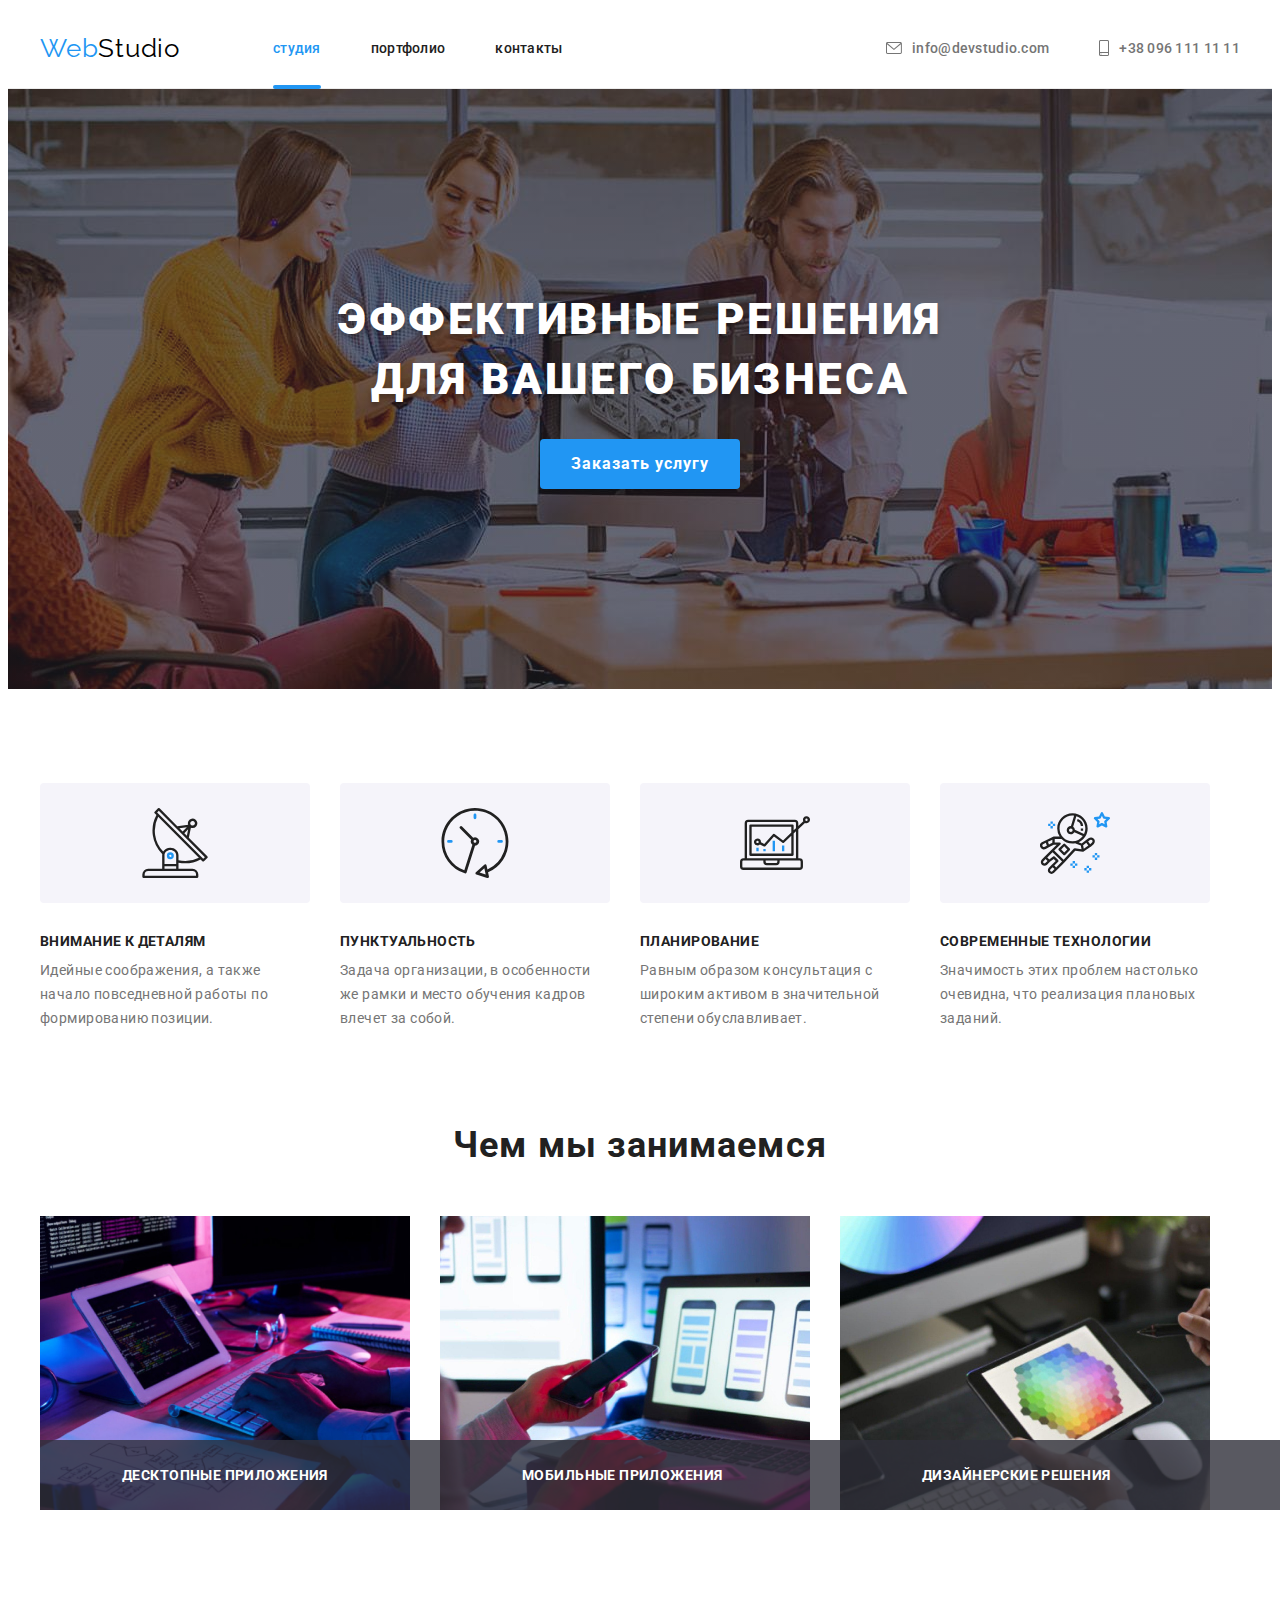
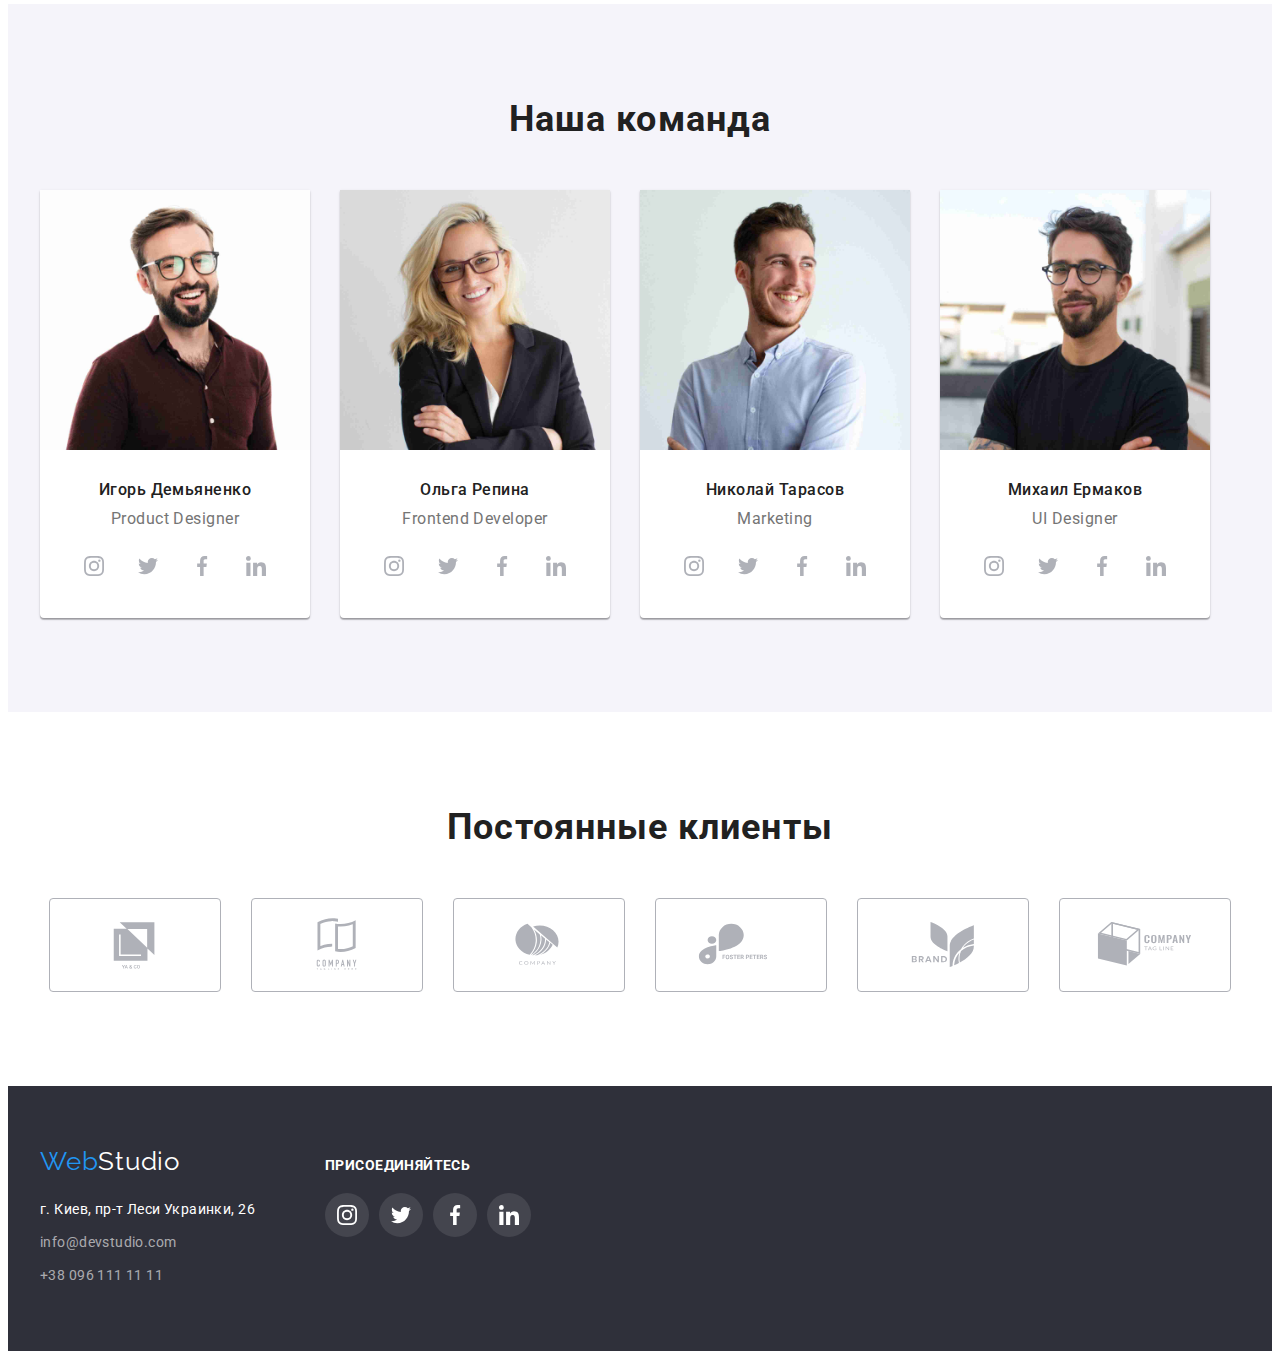
==== index.html @ c6b029d8 "Initial commit" ====
<!DOCTYPE html>
<html lang="en">
  <head>
    <meta charset="UTF-8" />
    <meta http-equiv="X-UA-Compatible" content="IE=edge" />
    <meta name="viewport" content="width=device-width, initial-scale=1.0" />
    <!-- Normalized start -->
    <link
      rel="stylesheet"
      href="https://cdnjs.cloudflare.com/ajax/libs/modern-normalize/1.1.0/modern-normalize.min.css"
      integrity="sha512-wpPYUAdjBVSE4KJnH1VR1HeZfpl1ub8YT/NKx4PuQ5NmX2tKuGu6U/JRp5y+Y8XG2tV+wKQpNHVUX03MfMFn9Q=="
      crossorigin="anonymous"
      referrerpolicy="no-referrer"
    />
    <!-- Normalized end -->

    <!-- font start -->
    <link rel="preconnect" href="https://fonts.googleapis.com" />
    <link rel="preconnect" href="https://fonts.gstatic.com" crossorigin />
    <link
      href="https://fonts.googleapis.com/css2?family=Raleway:wght@700&family=Roboto:wght@400;500;700;900&display=swap"
      rel="stylesheet"
    />
    <!-- font end -->
    <link rel="stylesheet" href="./css/styles.css" />
    <title>Document</title>
  </head>
  <body>
    <!-- header -->
    <header class="header">
      <div class="header-container container">
        <nav class="header-nav">
          <a class="logo link" href="./index.html"> <span class="web">Web</span>Studio</a>
          <ul class="header-list list">
            <li class="header-item">
              <a class="header-link header-link-current link" href="./index.html">студия</a>
            </li>
            <li class="header-item">
              <a class="header-link link" href="./portfolio.html">портфолио</a>
            </li>
            <li class="header-item">
              <a class="header-link link" href="">контакты</a>
            </li>
          </ul>
        </nav>
        <ul class="contact-list list">
          <li class="header-item">
            <a class="header-contact link" href="mailto:info@devstudio.com">
              <svg class="header-svg" width="16" height="12">
                <use href="./images/icons.svg#envelope"></use>
              </svg>
              info@devstudio.com</a
            >
          </li>
          <li class="header-item">
            <a class="header-contact link" href="tel:+380961111111">
              <svg class="header-svg" width="10" height="16">
                <use href="./images/icons.svg#smartphone"></use>
              </svg>
              +38 096 111 11 11</a
            >
          </li>
        </ul>
      </div>
    </header>
    <!-- main content -->
    <main class="main">
      <!-- Hero section -->
      <section class="hero">
        <div class="hero-container container">
          <h1 class="hero-tittle">Эффективные решения для вашего бизнеса</h1>
          <button class="btn" type="button" data-modal-open>Заказать услугу</button>
        </div>
      </section>
      <!--Peculiarities  -->
      <section class="features-saction saction">
        <div class="features-container container">
          <h2 class="visually-hidden">Наши особенности</h2>
          <ul class="features-list list">
            <li class="features-item">
              <div class="features-svg-block">
                <svg class="" width="70" height="70">
                  <use href="./images/icons.svg#antenna"></use>
                </svg>
              </div>
              <h3 class="features-txt">Внимание к деталям</h3>
              <p class="features-info">
                Идейные соображения, а также начало повседневной работы по формированию позиции.
              </p>
            </li>
            <li class="features-item">
              <div class="features-svg-block">
                <svg class="" width="70" height="70">
                  <use href="./images/icons.svg#clock"></use>
                </svg>
              </div>
              <h3 class="features-txt">Пунктуальность</h3>
              <p class="features-info">
                Задача организации, в особенности же рамки и место обучения кадров влечет за собой.
              </p>
            </li>
            <li class="features-item">
              <div class="features-svg-block">
                <svg class="" width="70" height="70">
                  <use href="./images/icons.svg#diagram"></use>
                </svg>
              </div>
              <h3 class="features-txt">Планирование</h3>
              <p class="features-info">
                Равным образом консультация с широким активом в значительной степени обуславливает.
              </p>
            </li>
            <li class="features-item">
              <div class="features-svg-block">
                <svg class="" width="70" height="70">
                  <use href="./images/icons.svg#astronaut"></use>
                </svg>
              </div>
              <h3 class="features-txt">Современные технологии</h3>
              <p class="features-info">
                Значимость этих проблем настолько очевидна, что реализация плановых заданий.
              </p>
            </li>
          </ul>
        </div>
      </section>
      <!-- occupations -->
      <section class="caption saction">
        <div class="occupations-container container">
          <h2 class="saction-tittle">Чем мы занимаемся</h2>
          <ul class="occupations-list list">
            <li class="occupations-item">
              <img src=".\images\main\image1.jpg" alt="backend" width="370" />
              <div class="desc-block">
                <p class="occupations-desc">Десктопные приложения</p>
              </div>
            </li>
            <li class="occupations-item">
              <img src=".\images\main\image2.jpg" alt="frontend" width="370" />
              <div class="desc-block">
                <p class="occupations-desc">Мобильные приложения</p>
              </div>
            </li>
            <li class="occupations-item">
              <img src=".\images\main\image3.jpg" alt="designe" width="370" />
              <div class="desc-block">
                <p class="occupations-desc">Дизайнерские решения</p>
              </div>
            </li>
          </ul>
        </div>
      </section>
      <!-- team -->
      <section class="team saction">
        <div class="team-container container">
          <h2 class="saction-tittle">Наша команда</h2>
          <ul class="team-list list">
            <li class="team-item">
              <img
                class="team-card"
                src=".\images\main\member1.jpg"
                alt="team card 1"
                width="270px"
                height="260px"
              />
              <div class="team-wrapper">
                <h3 class="team-name">Игорь Демьяненко</h3>
                <p class="team-profession">Product Designer</p>
                <ul class="socials list">
                  <li class="socials-item">
                    <a
                      class="socials-link link"
                      href=""
                      target="_blank"
                      rel="noopener noreferrer"
                      aria-label="instagram"
                    >
                      <svg class="socials-icon" width="20" height="20">
                        <use href="./images/icons.svg#instagram"></use>
                      </svg>
                    </a>
                  </li>
                  <li class="socials-item">
                    <a
                      class="socials-link link"
                      href=""
                      target="_blank"
                      rel="noopener noreferrer"
                      aria-label="twitter"
                    >
                      <svg class="socials-icon" width="20" height="20">
                        <use href="./images/icons.svg#twitter"></use>
                      </svg>
                    </a>
                  </li>
                  <li class="socials-item">
                    <a
                      class="socials-link link"
                      href=""
                      target="_blank"
                      rel="noopener noreferrer"
                      aria-label="facebook"
                    >
                      <svg class="socials-icon" width="20" height="20">
                        <use href="./images/icons.svg#facebook"></use>
                      </svg>
                    </a>
                  </li>
                  <li class="socials-item">
                    <a
                      class="socials-link link"
                      href=""
                      target="_blank"
                      rel="noopener noreferrer"
                      aria-label="linkedin"
                    >
                      <svg class="socials-icon" width="20" height="20">
                        <use href="./images/icons.svg#linkedin"></use>
                      </svg>
                    </a>
                  </li>
                </ul>
              </div>
            </li>
            <li class="team-item">
              <img
                class="team-card"
                src=".\images\main\member2.jpg"
                alt="team card 2"
                width="270px"
                height="260px"
              />
              <div class="team-wrapper">
                <h3 class="team-name">Ольга Репина</h3>
                <p class="team-profession">Frontend Developer</p>
                <ul class="socials list">
                  <li class="socials-item">
                    <a
                      class="socials-link link"
                      href=""
                      target="_blank"
                      rel="noopener noreferrer"
                      aria-label="instagram"
                    >
                      <svg class="socials-icon" width="20" height="20">
                        <use href="./images/icons.svg#instagram"></use>
                      </svg>
                    </a>
                  </li>
                  <li class="socials-item">
                    <a
                      class="socials-link link"
                      href=""
                      target="_blank"
                      rel="noopener noreferrer"
                      aria-label="twitter"
                    >
                      <svg class="socials-icon" width="20" height="20">
                        <use href="./images/icons.svg#twitter"></use>
                      </svg>
                    </a>
                  </li>
                  <li class="socials-item">
                    <a
                      class="socials-link link"
                      href=""
                      target="_blank"
                      rel="noopener noreferrer"
                      aria-label="facebook"
                    >
                      <svg class="socials-icon" width="20" height="20">
                        <use href="./images/icons.svg#facebook"></use>
                      </svg>
                    </a>
                  </li>
                  <li class="socials-item">
                    <a
                      class="socials-link link"
                      href=""
                      target="_blank"
                      rel="noopener noreferrer"
                      aria-label="linkedin"
                    >
                      <svg class="socials-icon" width="20" height="20">
                        <use href="./images/icons.svg#linkedin"></use>
                      </svg>
                    </a>
                  </li>
                </ul>
              </div>
            </li>
            <li class="team-item">
              <img
                class="team-card"
                src=".\images\main\member3.jpg"
                alt="team card 3"
                width="270px"
                height="260px"
              />
              <div class="team-wrapper">
                <h3 class="team-name">Николай Тарасов</h3>
                <p class="team-profession">Marketing</p>
                <ul class="socials list">
                  <li class="socials-item">
                    <a
                      class="socials-link link"
                      href=""
                      target="_blank"
                      rel="noopener noreferrer"
                      aria-label="instagram"
                    >
                      <svg class="socials-icon" width="20" height="20">
                        <use href="./images/icons.svg#instagram"></use>
                      </svg>
                    </a>
                  </li>
                  <li class="socials-item">
                    <a
                      class="socials-link link"
                      href=""
                      target="_blank"
                      rel="noopener noreferrer"
                      aria-label="twitter"
                    >
                      <svg class="socials-icon" width="20" height="20">
                        <use href="./images/icons.svg#twitter"></use>
                      </svg>
                    </a>
                  </li>
                  <li class="socials-item">
                    <a
                      class="socials-link link"
                      href=""
                      target="_blank"
                      rel="noopener noreferrer"
                      aria-label="facebook"
                    >
                      <svg class="socials-icon" width="20" height="20">
                        <use href="./images/icons.svg#facebook"></use>
                      </svg>
                    </a>
                  </li>
                  <li class="socials-item">
                    <a
                      class="socials-link link"
                      href=""
                      target="_blank"
                      rel="noopener noreferrer"
                      aria-label="linkedin"
                    >
                      <svg class="socials-icon" width="20" height="20">
                        <use href="./images/icons.svg#linkedin"></use>
                      </svg>
                    </a>
                  </li>
                </ul>
              </div>
            </li>
            <li class="team-item">
              <img
                class="team-card"
                src=".\images\main\member4.jpg"
                alt="team card 4"
                width="270px"
                height="260px"
              />
              <div class="team-wrapper">
                <h3 class="team-name">Михаил Ермаков</h3>
                <p class="team-profession">UI Designer</p>
                <ul class="socials list">
                  <li class="socials-item">
                    <a
                      class="socials-link link"
                      href=""
                      target="_blank"
                      rel="noopener noreferrer"
                      aria-label="instagram"
                    >
                      <svg class="socials-icon" width="20" height="20">
                        <use href="./images/icons.svg#instagram"></use>
                      </svg>
                    </a>
                  </li>
                  <li class="socials-item">
                    <a
                      class="socials-link link"
                      href=""
                      target="_blank"
                      rel="noopener noreferrer"
                      aria-label="twitter"
                    >
                      <svg class="socials-icon" width="20" height="20">
                        <use href="./images/icons.svg#twitter"></use>
                      </svg>
                    </a>
                  </li>
                  <li class="socials-item">
                    <a
                      class="socials-link link"
                      href=""
                      target="_blank"
                      rel="noopener noreferrer"
                      aria-label="facebook"
                    >
                      <svg class="socials-icon" width="20" height="20">
                        <use href="./images/icons.svg#facebook"></use>
                      </svg>
                    </a>
                  </li>
                  <li class="socials-item">
                    <a
                      class="socials-link link"
                      href=""
                      target="_blank"
                      rel="noopener noreferrer"
                      aria-label="linkedin"
                    >
                      <svg class="socials-icon" width="20" height="20">
                        <use href="./images/icons.svg#linkedin"></use>
                      </svg>
                    </a>
                  </li>
                </ul>
              </div>
            </li>
          </ul>
        </div>
      </section>
      <!-- clients saction -->
      <section class="clients-saction saction">
        <div class="clients-container container">
          <h2 class="saction-tittle">Постоянные клиенты</h2>
          <ul class="clients-list list">
            <li class="clients-item">
              <a
                class="clients-link link"
                href=""
                target="_blank"
                rel="noopener noreferrer"
                aria-label="logo1"
              >
                <svg class="clients-icon" width="106" height="60">
                  <use href="./images/icons.svg#logo1"></use>
                </svg>
              </a>
            </li>
            <li class="clients-item">
              <a
                class="clients-link link"
                href=""
                target="_blank"
                rel="noopener noreferrer"
                aria-label="logo2"
              >
                <svg class="clients-icon" width="106" height="60">
                  <use href="./images/icons.svg#logo2"></use>
                </svg>
              </a>
            </li>
            <li class="clients-item">
              <a
                class="clients-link link"
                href=""
                target="_blank"
                rel="noopener noreferrer"
                aria-label="logo3"
              >
                <svg class="clients-icon" width="106" height="60">
                  <use href="./images/icons.svg#logo3"></use>
                </svg>
              </a>
            </li>
            <li class="clients-item">
              <a
                class="clients-link link"
                href=""
                target="_blank"
                rel="noopener noreferrer"
                aria-label="logo4"
              >
                <svg class="clients-icon" width="106" height="60">
                  <use href="./images/icons.svg#logo4"></use>
                </svg>
              </a>
            </li>
            <li class="clients-item">
              <a
                class="clients-link link"
                href=""
                target="_blank"
                rel="noopener noreferrer"
                aria-label="logo5"
              >
                <svg class="clients-icon" width="106" height="60">
                  <use href="./images/icons.svg#logo5"></use>
                </svg>
              </a>
            </li>
            <li class="clients-item">
              <a
                class="clients-link link"
                href=""
                target="_blank"
                rel="noopener noreferrer"
                aria-label="logo6"
              >
                <svg class="clients-icon" width="106" height="60">
                  <use href="./images/icons.svg#logo6"></use>
                </svg>
              </a>
            </li>
          </ul>
        </div>
      </section>
    </main>
    <!-- footer -->
    <footer class="footer">
      <div class="footer-container container">
        <div>
          <a class="footer-logo link" href="index.html"><span class="web">Web</span>Studio</a>
          <address class="address">
            <ul class="address-list list">
              <li class="address-item">
                <a class="footer-link-geo link" href="https://goo.gl/maps/VQwM4wYodzAUSdx47"
                  >г. Киев, пр-т Леси Украинки, 26</a
                >
              </li>
              <li class="address-item">
                <a class="footer-link-contact link" href="mailto:info@devstudio.com"
                  >info@devstudio.com</a
                >
              </li>
              <li class="address-item">
                <a class="footer-link-contact link" href="tel:+380961111111">+38 096 111 11 11</a>
              </li>
            </ul>
          </address>
        </div>
        <div class="footer-svg">
          <p class="footer-slogan">присоединяйтесь</p>
          <ul class="footer-svg-list list">
            <li class="footer-svg-item">
              <a
                class="footer-svg-link link"
                href=""
                target="_blank"
                rel="noopener noreferrer"
                aria-label="instagram"
              >
                <svg class="footer-svg-icon" width="20" height="20">
                  <use href="./images/icons.svg#instagram"></use>
                </svg>
              </a>
            </li>
            <li class="footer-svg-item">
              <a
                class="footer-svg-link link"
                href=""
                target="_blank"
                rel="noopener noreferrer"
                aria-label="twitter"
              >
                <svg class="footer-svg-icon" width="20" height="20">
                  <use href="./images/icons.svg#twitter"></use>
                </svg>
              </a>
            </li>
            <li class="footer-svg-item">
              <a
                class="footer-svg-link link"
                href=""
                target="_blank"
                rel="noopener noreferrer"
                aria-label="facebook"
              >
                <svg class="footer-svg-icon" width="20" height="20">
                  <use href="./images/icons.svg#facebook"></use>
                </svg>
              </a>
            </li>
            <li class="footer-svg-item">
              <a
                class="footer-svg-link link"
                href=""
                target="_blank"
                rel="noopener noreferrer"
                aria-label="linkedin"
              >
                <svg class="footer-svg-icon" width="20" height="20">
                  <use href="./images/icons.svg#linkedin"></use>
                </svg>
              </a>
            </li>
          </ul>
        </div>
      </div>
    </footer>
    <!-- modal windov -->
    <div class="backdrop is-hidden" data-modal>
      <div class="modal">
        <button class="modal-btn" data-modal-close>
          <svg class="modal-btn-icon" width="18" height="18">
            <use href="./images/icons.svg#close-black"></use>
          </svg>
        </button>
      </div>
    </div>
    <script src="./js/modal.js"></script>
  </body>
</html>
---- css/styles.css ----
:root {
  /* fonts */
  --main-font: 'roboto', sans-serif;
  --secondary-font: 'Raleway', sans-serif;

  /* text colors */
  --main-txt-cl: #212121;
  --accent-txt-cl: #2196f3;
  --light-txt-bg-cl: #ffffff;
  --secondary-txt-color: #757575;
  /* bg colors */

  --dark-bg-cl: #2f303a;
  --white-bg-collors: #f5f4fa;
  --btn-focus-bg-cl: #2196f3;
  /* others */
  --cubic: cubic-bezier(0.4, 0, 0.2, 1);
  --indent: 30px;
  --items: 3;
}

/* body */

/* modal window */
.backdrop {
  position: fixed;
  top: 0;
  left: 0;
  z-index: 1000;

  display: flex;
  align-items: center;
  justify-content: center;

  width: 100%;
  height: 100%;

  transition: opacity 250ms var(--cubic), visibility 250ms var(--cubic);

  background-color: rgba(0, 0, 0, 0.2);
}
.backdrop.is-hidden {
  opacity: 0;
  visibility: hidden;
  pointer-events: none;
}
.modal {
  position: absolute;
  top: 50%;
  left: 50%;
  transform: translate(-50%, -50%) scale(1);

  width: 528px;
  height: 581px;

  background: #ffffff;
  box-shadow: 0px 1px 3px rgba(0, 0, 0, 0.12), 0px 1px 1px rgba(0, 0, 0, 0.14),
    0px 2px 1px rgba(0, 0, 0, 0.2);
  border-radius: 4px;
}
.modal-btn {
  position: absolute;
  top: 10px;
  right: 10px;

  display: flex;
  align-items: center;
  justify-content: center;

  width: 30px;
  height: 30px;

  border-radius: 50%;
  border: 1px solid rgba(0, 0, 0, 0.1);
  background-color: transparent;

  cursor: pointer;
}

/* base stayles */
body {
  font-family: var(--main-font);
  color: var(--main-txt-cl);
}
.container {
  width: 1200px;
  margin-left: auto;
  margin-right: auto;
  padding-left: 15px;
  padding-right: 15px;
}
.saction {
  padding-top: 94px;
  padding-bottom: 94px;
}
.saction-tittle {
  text-align: center;
  margin-bottom: 50px;

  font-size: 36px;
  line-height: calc(42 / 36);
  letter-spacing: 0.03em;
}

/* reset styles */
h1,
h2,
h3,
h4,
h5,
h6,
p {
  margin: 0;
}
.visually-hidden {
  position: absolute;
  width: 1px;
  height: 1px;
  margin: -1px;
  border: 0;
  padding: 0;

  white-space: nowrap;
  clip-path: inset(100%);
  clip: rect(0 0 0 0);
  overflow: hidden;
}
.link {
  text-decoration: none;
  color: currentColor;
}
.list {
  list-style: none;
  padding: 0;
  margin: 0;
}
img {
  display: block;
  border-radius: 0px;
}

/* HEADER */
.header {
  border-bottom: 1px solid #ececec;
}
.header-container {
  display: flex;
  align-items: center;
}
/* logo */
.web {
  font-family: var(--secondary-font);
  font-size: 26px;
  line-height: calc(31 / 26);
  letter-spacing: 0.03em;
  color: var(--accent-txt-cl);
}
.logo {
  font-family: var(--secondary-font);
  font-size: 26px;
  line-height: 31px;
  letter-spacing: 0.03em;
  color: #000000;

  margin-right: 93px;
}
/* navigations */
.header-nav {
  display: flex;
  margin: 0, auto;
  align-items: center;
  margin-right: auto;
}
.header-list {
  display: flex;
  gap: 50px;
}

.contact-list {
  gap: 50px;
  display: flex;
}

.header-link {
  display: block;
  position: relative;
  padding-top: 32px;
  padding-bottom: 32px;

  transition: color 250ms var(--cubic);

  font-weight: 500;
  font-size: 14px;
  line-height: calc(16 / 14);
  letter-spacing: 0.02em;
}

.header-link-current::after {
  position: absolute;
  bottom: -1px;
  left: 0;
  content: '';

  display: block;
  width: 100%;
  height: 4px;

  border-radius: 2px;
  background-color: var(--btn-focus-bg-cl);
}
.header-contact {
  display: inline-flex;
  align-items: center;
  padding-top: 32px;
  padding-bottom: 32px;

  transition: color 250ms var(--cubic);
  font-weight: 500;
  font-size: 14px;
  line-height: calc(16 / 14);
  letter-spacing: 0.02em;
  color: var(--secondary-txt-color);
}

.header-link:focus,
.header-link:hover,
.header-contact:focus,
.header-contact:hover {
  color: var(--accent-txt-cl);
}
.header-link-current {
  color: var(--accent-txt-cl);
}
.header-svg {
  fill: currentColor;
  margin-right: 10px;
}
/* hero */
.hero {
  padding-top: 200px;
  padding-bottom: 200px;

  background-color: var(--dark-bg-cl);
  background-image: linear-gradient(to right, rgba(47, 48, 58, 0.4), rgba(47, 48, 58, 0.4)),
    url(../images/baccground/bacground.jpg);
  background-repeat: no-repeat;
  background-position: center;
  background-size: cover;
  max-width: 1600px;
  margin-right: auto;
  margin-left: auto;
}
.hero-container {
  text-align: center;
}
.hero-tittle {
  margin-bottom: 30px;
  text-align: center;
  width: 696px;
  margin-left: auto;
  margin-right: auto;

  font-weight: 900;
  font-size: 44px;
  line-height: calc(60 / 44);
  letter-spacing: 0.06em;
  text-transform: uppercase;
  color: var(--light-txt-bg-cl);
  text-shadow: 0px 4px 4px rgba(0, 0, 0, 0.25);
}
/* Hero button */
.btn {
  max-width: 240px;
  min-height: 50px;
  min-width: 200px;
  padding: 10px, 32px;
  border: 1px solid #000000;
  box-shadow: 0px 4px 4px rgba(0, 0, 0, 0.15);
  border-radius: 4px;
  border: none;

  transition: background-color 250ms var(--cubic);

  font-family: inherit;
  font-weight: 700;
  font-size: 16px;
  line-height: calc(30 / 16);
  letter-spacing: 0.06em;
  cursor: pointer;
  background-color: var(--accent-txt-cl);
  color: var(--light-txt-bg-cl);
}
.btn:hover,
.btn:focus {
  background-color: #188ce8;
  box-shadow: 0px 4px 4px rgba(0, 0, 0, 0.15);
  border-radius: 4px;
}

.features-svg-block {
  margin-bottom: 30px;
  display: flex;
  align-items: center;
  justify-content: center;
  width: 270px;
  height: 120px;
  background-color: var(--white-bg-collors);

  border-radius: 4px;
}

.features-list {
  display: flex;
  gap: 30px;
}
.features-item {
  transition: cubic-bezier(0.4, 0, 0.2, 1);
  width: 270px;
}
.features-txt {
  margin-bottom: 9px;

  font-size: 14px;
  line-height: calc(16 / 14);
  letter-spacing: 0.03em;
  text-transform: uppercase;
}
.features-info {
  font-size: 14px;
  line-height: calc(24 / 14);
  letter-spacing: 0.03em;
  color: var(--secondary-txt-color);
}
/* occupations */
.caption {
  padding-top: 0;
  padding-bottom: 94px;
}
.occupations-list {
  gap: 30px;
  display: flex;
}
/* team */
.team {
  background-color: var(--white-bg-collors);
}
.team-wrapper {
  padding-left: 5px;
  padding-right: 5px;
  padding-top: 30px;
  padding-bottom: 30px;
  border-top: none;
  text-align: center;
}
.team-list {
  display: flex;
  gap: 30px;
}
.team-item {
  box-shadow: 0px 1px 3px rgba(0, 0, 0, 0.12), 0px 1px 1px rgba(0, 0, 0, 0.14),
    0px 2px 1px rgba(0, 0, 0, 0.2);
  border-radius: 0px 0px 4px 4px;
  flex-basis: calc((100% -30px * 3) / 4);

  background: var(--light-txt-bg-cl);
}
.team-name {
  margin-bottom: 10px;

  font-weight: 500;
  font-size: 16px;
  line-height: calc(19 / 16);
  letter-spacing: 0.03em;
}
.team-profession {
  margin-bottom: 16px;

  line-height: calc(19 / 16);
  letter-spacing: 0.03em;
  color: var(--secondary-txt-color);
}
/* Socials */
.socials {
  display: flex;
  align-items: center;
  justify-content: center;
  gap: 10px;
}
.socials-link {
  display: flex;
  align-items: center;
  justify-content: center;
  width: 44px;
  height: 44px;

  transition: fiil 250ms var(--cubic), background-color 250ms var(--cubic);

  border-radius: 50%;
}
.socials-icon {
  fill: #afb1b8;
}
.socials-link:hover,
.socials-link:focus {
  background-color: var(--accent-txt-cl);
}
.socials-link:hover .socials-icon,
.socials-link:focus .socials-icon {
  fill: var(--light-txt-bg-cl);
}

/* clients */

.clients-list {
  display: flex;
  justify-content: center;
  gap: 30px;
}
.clients-link {
  display: flex;
  align-items: center;
  justify-content: center;
  width: 170px;
  height: 92px;

  transition: border-color 250ms var(--cubic);

  border: 1px solid #afb1b8;
  border-radius: 4px;
}
.clients-icon {
  fill: #afb1b8;
  transition: fill 250ms var(--cubic);
}
.clients-link:hover,
.clients-link:focus {
  fill: var(--btn-focus-bg-cl);
  border-color: var(--btn-focus-bg-cl);
}
.clients-link:hover .clients-icon,
.clients-link:focus .clients-icon {
  fill: var(--btn-focus-bg-cl);
  border-color: var(--btn-focus-bg-cl);
}
/* footer */
.footer {
  padding-top: 60px;
  padding-bottom: 64px;
  background-color: var(--dark-bg-cl);
}
.footer-container {
  display: flex;
  align-items: baseline;
}

.footer-logo {
  display: block;
  margin-bottom: 20px;

  font-family: var(--secondary-font);
  font-size: 26px;
  line-height: calc(31 / 26);
  letter-spacing: 0.03em;
  color: var(--light-txt-bg-cl);
}
.address {
  font-style: normal;
}

.address-item {
  margin-bottom: 9px;
}
.address-list :last-child {
  margin: 0;
}

.footer-link-geo:focus,
.footer-link-geo:hover,
.footer-link-contact:focus,
.footer-link-contact:hover {
  color: var(--accent-txt-cl);
}
.footer-link-geo {
  transition: color 250ms var(--cubic);

  font-size: 14px;
  line-height: calc(24 / 14);
  letter-spacing: 0.03em;
  color: #ffffff;
}
.footer-link-contact {
  transition: color 250ms var(--cubic);

  font-size: 14px;
  line-height: calc(24 / 14);
  letter-spacing: 0.03em;
  color: rgba(255, 255, 255, 0.6);
}
.footer-slogan {
  display: block;
  margin-bottom: 20px;

  font-weight: 700;
  font-size: 14px;
  line-height: calc(16 / 14);
  letter-spacing: 0.03em;
  text-transform: uppercase;
  color: var(--light-txt-bg-cl);
}
.footer-svg {
  margin-left: 70px;
}
.footer-svg-list {
  display: flex;
  align-items: center;
  justify-content: center;
  gap: 10px;
}
.footer-svg-link {
  display: flex;
  align-items: center;
  justify-content: center;
  width: 44px;
  height: 44px;

  transition: background-color 250ms var(--cubic);

  background: rgba(255, 255, 255, 0.1);
  border-radius: 50%;
}
.footer-svg-icon {
  fill: var(--light-txt-bg-cl);
}
.footer-svg-link:hover,
.footer-svg-link:focus {
  background-color: var(--accent-txt-cl);
}

/* PORTFOLIO */

/* portfolio buttons */
.main-nav-btn:hover,
.main-nav-btn:focus {
  color: var(--light-txt-bg-cl);
  background-color: var(--accent-txt-cl);
  box-shadow: 0px 3px 1px rgba(0, 0, 0, 0.1), 0px 1px 2px rgba(0, 0, 0, 0.08),
    0px 2px 2px rgba(0, 0, 0, 0.12);
  border-radius: 4px;
}

.main-nav-btn {
  padding-top: 6px;
  padding-left: 22px;
  padding-bottom: 6px;
  padding-right: 22px;
  border-radius: 4px;
  border: none;

  transition: color 250ms var(--cubic), background-color 250ms var(--cubic),
    box-shadow 250ms var(--cubic);

  cursor: pointer;
  font-family: inherit;
  font-weight: 500;
  font-size: 16px;
  line-height: calc(26 / 16);
  letter-spacing: 0.03em;
  color: var(--main-txt-cl);
  background-color: var(--white-bg-collors);
}
.btn-current {
  color: var(--light-txt-bg-cl);
  background-color: var(--btn-focus-bg-cl);
  box-shadow: 0px 3px 1px rgba(0, 0, 0, 0.1), 0px 1px 2px rgba(0, 0, 0, 0.08),
    0px 2px 2px rgba(0, 0, 0, 0.12);
}
/* portfolio projects */
.main-nav-list {
  justify-content: center;

  display: flex;
  padding-bottom: 16px;
  margin-bottom: 34px;
  margin-bottom: 50px;
  gap: 9px;
}

.portfolio-list {
  display: flex;
  flex-wrap: wrap;
  gap: var(--indent);
}
.portfolio-item {
  flex-basis: calc((100% - var(--indent) * (var(--items) - 1)) / var(--items));
}
.overlay-block {
  position: relative;
  overflow: hidden;
}
.occupations-item {
  position: relative;
}

.desc-block {
  display: block;
  position: absolute;
  bottom: 0;
  left: 0;

  width: 100%;
  padding: 27px 82px;

  background: rgba(47, 48, 58, 0.8);
}
.occupations-desc {
  display: block;
  font-weight: 700;
  font-size: 14px;
  line-height: calc(16 / 14);
  letter-spacing: 0.03em;

  text-transform: uppercase;
  color: #ffffff;
}
.overlay {
  z-index: 100;
  position: absolute;
  top: 0;
  left: 0;

  transform: translateY(100%);
  transition: transform 250ms var(--cubic);
  width: 100%;
  height: 100%;
  padding: 63px 24px;

  background-color: rgba(33, 150, 243, 0.9);
}
.overlay-text {
  display: block;

  font-size: 18px;
  line-height: calc(28 / 18);
  letter-spacing: 0.03em;
  color: #ffffff;
}
.portfolio-link {
  transition: box-shadow 250ms var(--cubic);
  display: block;
}
.portfolio-link:hover,
.portfolio-link:focus {
  box-shadow: 0px 1px 1px rgba(0, 0, 0, 0.12), 0px 4px 4px rgba(0, 0, 0, 0.06),
    1px 4px 6px rgba(0, 0, 0, 0.16);
}
.portfolio-link:hover .overlay,
.portfolio-link:focus .overlay {
  transform: translate(0);
}
.portfolio-wraper {
  padding-top: 20px;
  padding-bottom: 20px;
  padding-left: 24px;
  padding-right: 24px;
  border: 1px solid #eeeeee;
  border-top: none;
}
.portfolio-project {
  font-size: 18px;
  line-height: calc(36 / 18);
  letter-spacing: 0.06em;
  margin-bottom: 4px;
}
.portfolio-descr {
  line-height: calc(30 / 16);
  letter-spacing: 0.03em;
  color: var(--secondary-txt-color);
}
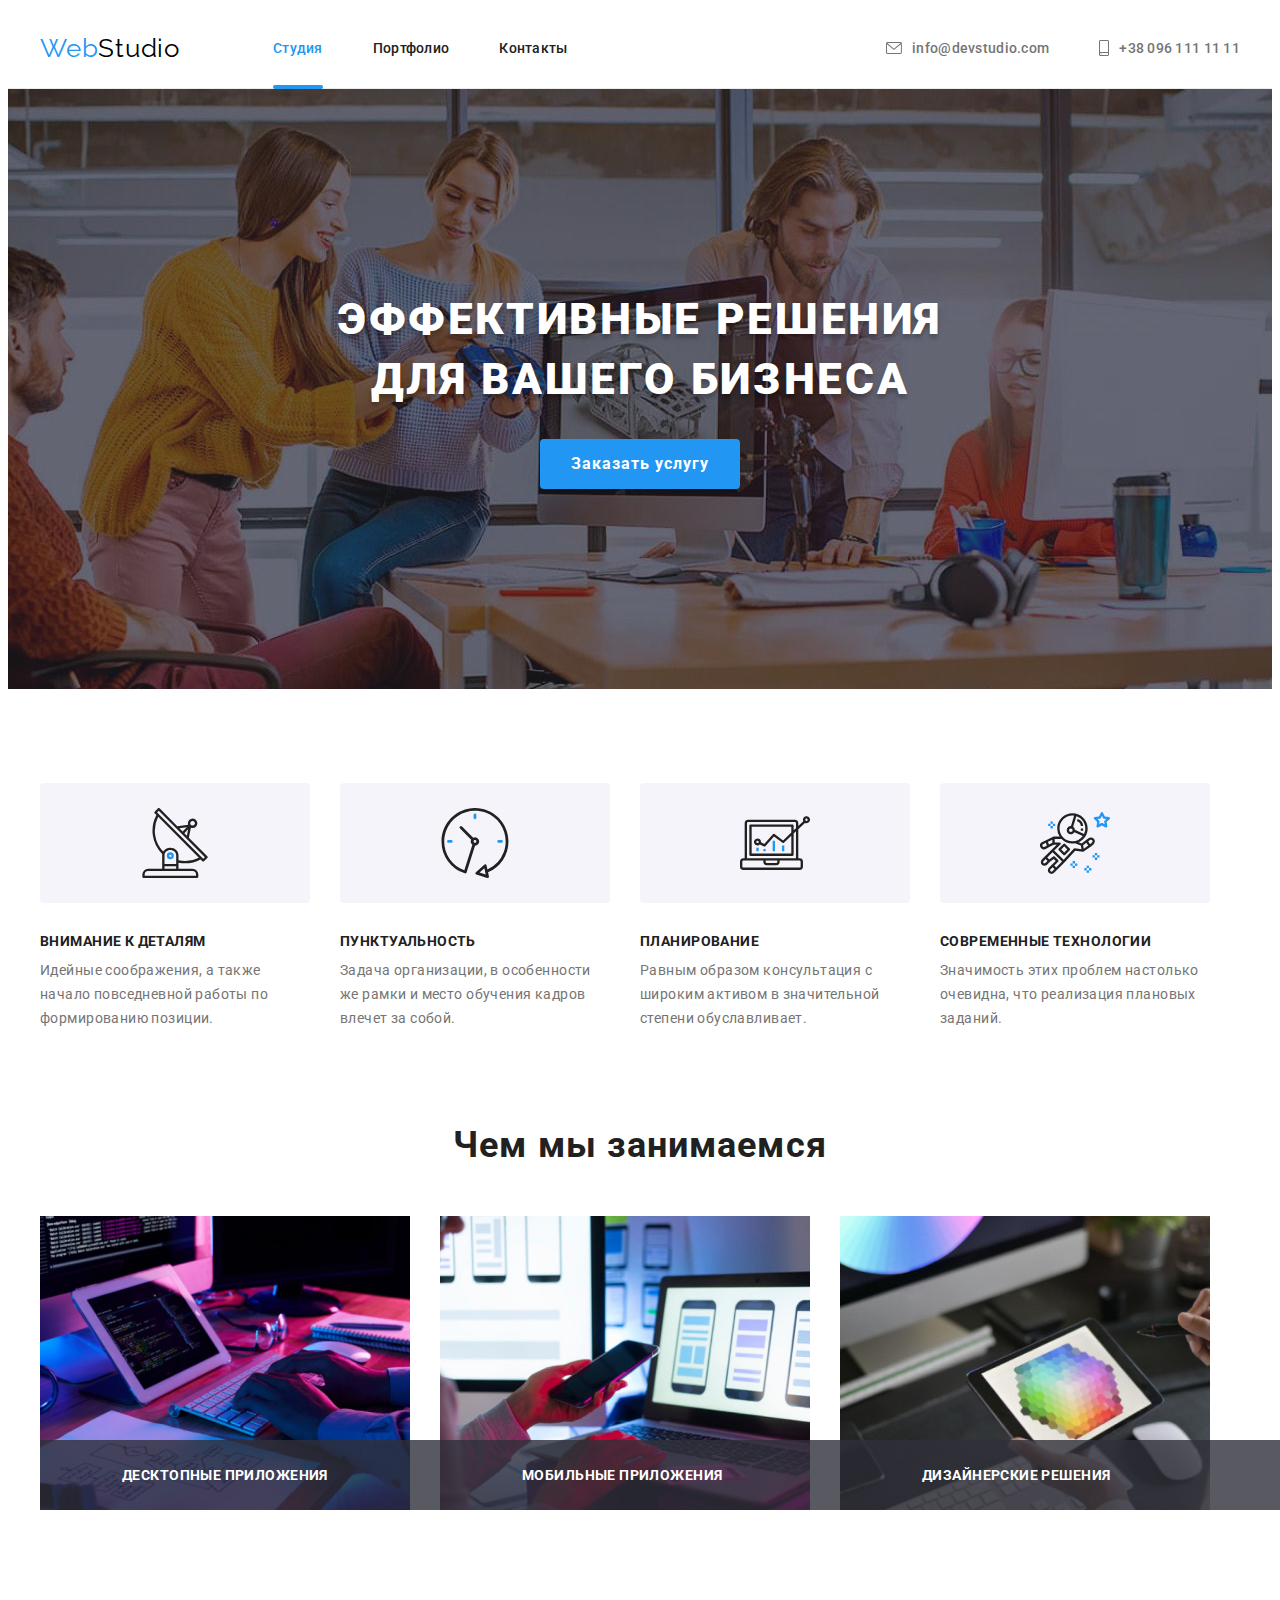
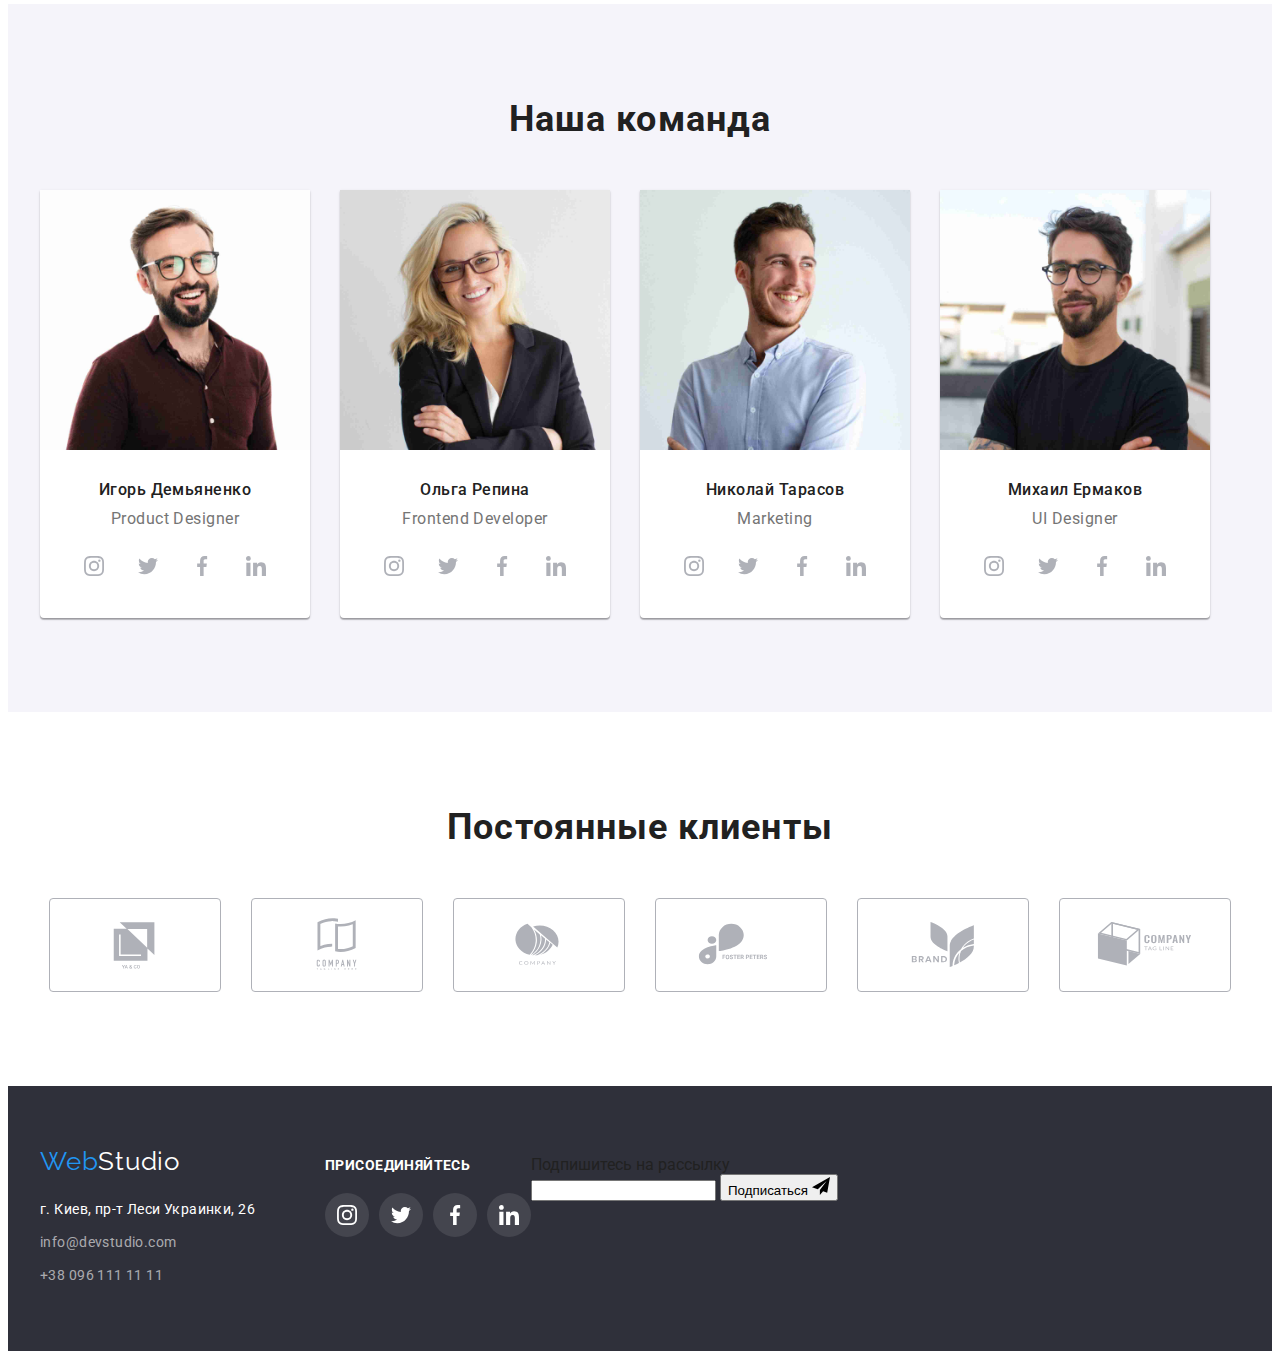
==== commit d1d67674: "modal window" ====
--- a/index.html
+++ b/index.html
@@ -33,13 +33,13 @@
           <a class="logo link" href="./index.html"> <span class="web">Web</span>Studio</a>
           <ul class="header-list list">
             <li class="header-item">
-              <a class="header-link header-link-current link" href="./index.html">студия</a>
+              <a class="header-link header-link-current link" href="./index.html">Студия</a>
             </li>
             <li class="header-item">
-              <a class="header-link link" href="./portfolio.html">портфолио</a>
+              <a class="header-link link" href="./portfolio.html">Портфолио</a>
             </li>
             <li class="header-item">
-              <a class="header-link link" href="">контакты</a>
+              <a class="header-link link" href="">Контакты</a>
             </li>
           </ul>
         </nav>
@@ -593,16 +593,82 @@
             </li>
           </ul>
         </div>
+        <div>
+          <p>Подпишитесь на рассылку</p>
+          <form class="footer-form">
+            <label for="">
+              <input type="email" />
+            </label>
+            <button type="button">
+              <span class="footer-btn-txt">Подписаться</span>
+              <svg class="form-agree-icon" width="18" height="18">
+                <use class="form-icon-unchek" href="./images/icons.svg#icon-send"></use>
+              </svg>
+            </button>
+          </form>
+        </div>
       </div>
     </footer>
     <!-- modal windov -->
     <div class="backdrop is-hidden" data-modal>
       <div class="modal">
         <button class="modal-btn" data-modal-close>
-          <svg class="modal-btn-icon" width="18" height="18">
+          <svg class="modal-btn-icon" width="24" height="24">
             <use href="./images/icons.svg#close-black"></use>
           </svg>
         </button>
+        <form class="form">
+          <strong class="form-tittle">Оставьте свои данные, мы вам перезвоним</strong>
+          <div class="form-group" role="group">
+            <label class="form-lable" for="">
+              <span class="form-name">Имя</span>
+              <input class="form-input" type="text" />
+              <svg class="form-icon" width="18" height="18">
+                <use href="./images/icons.svg#person-form"></use>
+              </svg>
+            </label>
+            <label class="form-lable" for="">
+              <span class="form-name">Телефон</span>
+              <input class="form-input" type="tel" />
+              <svg class="form-icon" width="18" height="18">
+                <use href="./images/icons.svg#phone-form"></use>
+              </svg>
+            </label>
+            <label class="form-lable" for="">
+              <span class="form-name">Почта</span>
+              <input class="form-input" type="email" />
+              <svg class="form-icon" width="18" height="18">
+                <use href="./images/icons.svg#email-form"></use>
+              </svg>
+            </label>
+            <label class="form-lable" for="">
+              <span class="form-name">Коментарий</span>
+              <textarea
+                class="form-textarea"
+                name=""
+                id=""
+                cols="30"
+                rows="5"
+                type="text"
+                placeholder="Введите текст"
+              ></textarea>
+            </label>
+          </div>
+          <label class="form-agreement">
+            <input class="form-input-agree visuaaly-hidden" type="checkbox" name="agreement" />
+            <svg class="form-agree-icon" width="18" height="18">
+              <use class="form-icon-chek" href="./images/icons.svg#icon-check"></use>
+              <use class="form-icon-unchek" href="./images/icons.svg#vector"></use>
+            </svg>
+            <span class="form-checkbox-txt">
+              Соглашаюсь с рассылкой и принимаю
+              <a class="form-link" href="">Условия договора</a>
+            </span>
+          </label>
+          <button class="form-btn" type="submit">
+            <span class="form-btn-txt">Отправить</span>
+          </button>
+        </form>
       </div>
     </div>
     <script src="./js/modal.js"></script>
--- a/css/styles.css
+++ b/css/styles.css
@@ -12,7 +12,7 @@
 
   --dark-bg-cl: #2f303a;
   --white-bg-collors: #f5f4fa;
-  --btn-focus-bg-cl: #2196f3;
+  --btn-focus-bg-cl: #188ce8;
   /* others */
   --cubic: cubic-bezier(0.4, 0, 0.2, 1);
   --indent: 30px;
@@ -21,6 +21,42 @@
 
 /* body */
 
+/* base stayles */
+body {
+  font-family: var(--main-font);
+  color: var(--main-txt-cl);
+}
+.container {
+  width: 1200px;
+  margin-left: auto;
+  margin-right: auto;
+  padding-left: 15px;
+  padding-right: 15px;
+}
+.saction {
+  padding-top: 94px;
+  padding-bottom: 94px;
+}
+.saction-tittle {
+  text-align: center;
+  margin-bottom: 50px;
+
+  font-size: 36px;
+  line-height: calc(42 / 36);
+  letter-spacing: 0.03em;
+}
+.visuaaly-hidden {
+  position: absolute;
+  white-space: nowrap;
+  width: 1px;
+  height: 1px;
+  overflow: hidden;
+  border: 0;
+  padding: 0;
+  clip: rect(0 0 0 0);
+  clip-path: inset(50%);
+  margin: -1px;
+}
 /* modal window */
 .backdrop {
   position: fixed;
@@ -52,6 +88,7 @@
 
   width: 528px;
   height: 581px;
+  padding: 40px 40px;
 
   background: #ffffff;
   box-shadow: 0px 1px 3px rgba(0, 0, 0, 0.12), 0px 1px 1px rgba(0, 0, 0, 0.14),
@@ -70,36 +107,176 @@
   width: 30px;
   height: 30px;
 
+  transition: fill 250ms var(--cubic);
+
   border-radius: 50%;
   border: 1px solid rgba(0, 0, 0, 0.1);
   background-color: transparent;
 
   cursor: pointer;
 }
-
-/* base stayles */
-body {
-  font-family: var(--main-font);
-  color: var(--main-txt-cl);
-}
-.container {
-  width: 1200px;
-  margin-left: auto;
-  margin-right: auto;
-  padding-left: 15px;
-  padding-right: 15px;
-}
-.saction {
-  padding-top: 94px;
-  padding-bottom: 94px;
-}
-.saction-tittle {
+.modal-btn:hover,
+.modal-btn:focus {
+  fill: var(--accent-txt-cl);
+}
+
+/* form */
+.form {
   text-align: center;
-  margin-bottom: 50px;
-
-  font-size: 36px;
-  line-height: calc(42 / 36);
-  letter-spacing: 0.03em;
+}
+.form-tittle {
+  display: block;
+  margin-bottom: 12px;
+
+  font-weight: 700;
+  font-size: 20px;
+  line-height: calc(23 / 20);
+  text-align: center;
+  letter-spacing: 0.03em;
+
+  color: #212121;
+}
+.form-group {
+  margin-bottom: 20px;
+}
+.form-lable {
+  position: relative;
+  display: block;
+  margin-bottom: 10px;
+}
+.form-lable :last-child {
+  margin-bottom: 0;
+}
+.form-input {
+  cursor: pointer;
+
+  width: 100%;
+  padding: 10px;
+  padding-left: 42px;
+
+  transition: border 250ms var(--cubic);
+
+  outline: none;
+  border: 1px solid rgba(33, 33, 33, 0.2);
+  border-radius: 4px;
+}
+.form-input:hover,
+.form-input:focus {
+  border: 1px solid var(--accent-txt-cl);
+}
+.form-input:hover + .form-icon,
+.form-input:focus + .form-icon {
+  fill: var(--accent-txt-cl);
+}
+.form-name {
+  display: block;
+  text-align: start;
+
+  margin-bottom: 4px;
+  padding-left: 1px;
+
+  font-weight: 400;
+  font-size: 12px;
+  line-height: calc(14 / 12);
+  letter-spacing: 0.01em;
+  color: var(--secondary-txt-color);
+}
+.form-icon {
+  position: absolute;
+  left: 12px;
+  bottom: 12px;
+
+  transition: fill 250ms var(--cubic);
+}
+
+.form-textarea {
+  resize: none;
+  cursor: pointer;
+
+  height: 120px;
+  width: 100%;
+  padding: 12px 16px;
+
+  transition: border 250ms var(--cubic);
+
+  outline: none;
+  border: 1px solid rgba(33, 33, 33, 0.2);
+  border-radius: 4px;
+}
+.form-textarea:hover,
+.form-textarea:focus {
+  border: 1px solid var(--accent-txt-cl);
+}
+.form-textarea::placeholder {
+  font-weight: 400;
+  font-size: 14px;
+  line-height: 16px;
+  letter-spacing: 0.01em;
+
+  color: rgba(117, 117, 117, 0.5);
+}
+/*  */
+.form-agreement {
+  display: flex;
+  align-items: center;
+  gap: 8px;
+}
+.form-agree-icon {
+  cursor: pointer;
+}
+.form-input-agree:checked + .form-agree-icon .form-icon-unchek {
+  opacity: 0;
+  transition: opacity 250ms var(--cubic);
+}
+.form-icon-chek {
+  opacity: 0;
+  transition: opacity 250ms var(--cubic);
+}
+.form-input-agree:checked + .form-agree-icon .form-icon-chek {
+  opacity: 1;
+}
+
+.form-checkbox-txt {
+  font-weight: 400;
+  font-size: 14px;
+  line-height: calc(24 / 14);
+  letter-spacing: 0.03em;
+
+  user-select: none;
+  color: var(--secondary-txt-color);
+}
+.form-btn {
+  cursor: pointer;
+
+  padding: 10px 55px;
+  margin-top: 30px;
+
+  transition: background-color 250ms var(--cubic);
+
+  background-color: var(--accent-txt-cl);
+  border: none;
+  border-radius: 4px;
+  box-shadow: 0px 4px 4px rgba(0, 0, 0, 0.15);
+}
+.form-btn:focus,
+.form-btn:hover {
+  background-color: var(--btn-focus-bg-cl);
+}
+.form-btn-txt {
+  font-weight: 700;
+  font-size: 16px;
+  line-height: calc(30 / 16);
+  letter-spacing: 0.06em;
+  color: var(--light-txt-bg-cl);
+}
+
+.form-link {
+  text-underline-position: under;
+  font-weight: 400;
+  font-size: 14px;
+  line-height: calc(24 / 14);
+  letter-spacing: 0.03em;
+  color: var(--accent-txt-cl);
 }
 
 /* reset styles */
@@ -158,7 +335,7 @@
 .logo {
   font-family: var(--secondary-font);
   font-size: 26px;
-  line-height: 31px;
+  line-height: calc(31 / 26);
   letter-spacing: 0.03em;
   color: #000000;
 
@@ -206,7 +383,7 @@
   height: 4px;
 
   border-radius: 2px;
-  background-color: var(--btn-focus-bg-cl);
+  background-color: var(--accent-txt-cl);
 }
 .header-contact {
   display: inline-flex;
@@ -292,7 +469,7 @@
 }
 .btn:hover,
 .btn:focus {
-  background-color: #188ce8;
+  background-color: var(--btn-focus-bg-cl);
   box-shadow: 0px 4px 4px rgba(0, 0, 0, 0.15);
   border-radius: 4px;
 }
@@ -434,13 +611,13 @@
 }
 .clients-link:hover,
 .clients-link:focus {
-  fill: var(--btn-focus-bg-cl);
-  border-color: var(--btn-focus-bg-cl);
+  fill: var(--accent-txt-cl);
+  border-color: var(--accent-txt-cl);
 }
 .clients-link:hover .clients-icon,
 .clients-link:focus .clients-icon {
-  fill: var(--btn-focus-bg-cl);
-  border-color: var(--btn-focus-bg-cl);
+  fill: var(--accent-txt-cl);
+  border-color: var(--accent-txt-cl);
 }
 /* footer */
 .footer {
@@ -535,6 +712,7 @@
 .footer-svg-link:focus {
   background-color: var(--accent-txt-cl);
 }
+.
 
 /* PORTFOLIO */
 
@@ -570,7 +748,7 @@
 }
 .btn-current {
   color: var(--light-txt-bg-cl);
-  background-color: var(--btn-focus-bg-cl);
+  background-color: var(--accent-txt-cl);
   box-shadow: 0px 3px 1px rgba(0, 0, 0, 0.1), 0px 1px 2px rgba(0, 0, 0, 0.08),
     0px 2px 2px rgba(0, 0, 0, 0.12);
 }
@@ -672,6 +850,7 @@
   margin-bottom: 4px;
 }
 .portfolio-descr {
+  font-size: 16px;
   line-height: calc(30 / 16);
   letter-spacing: 0.03em;
   color: var(--secondary-txt-color);
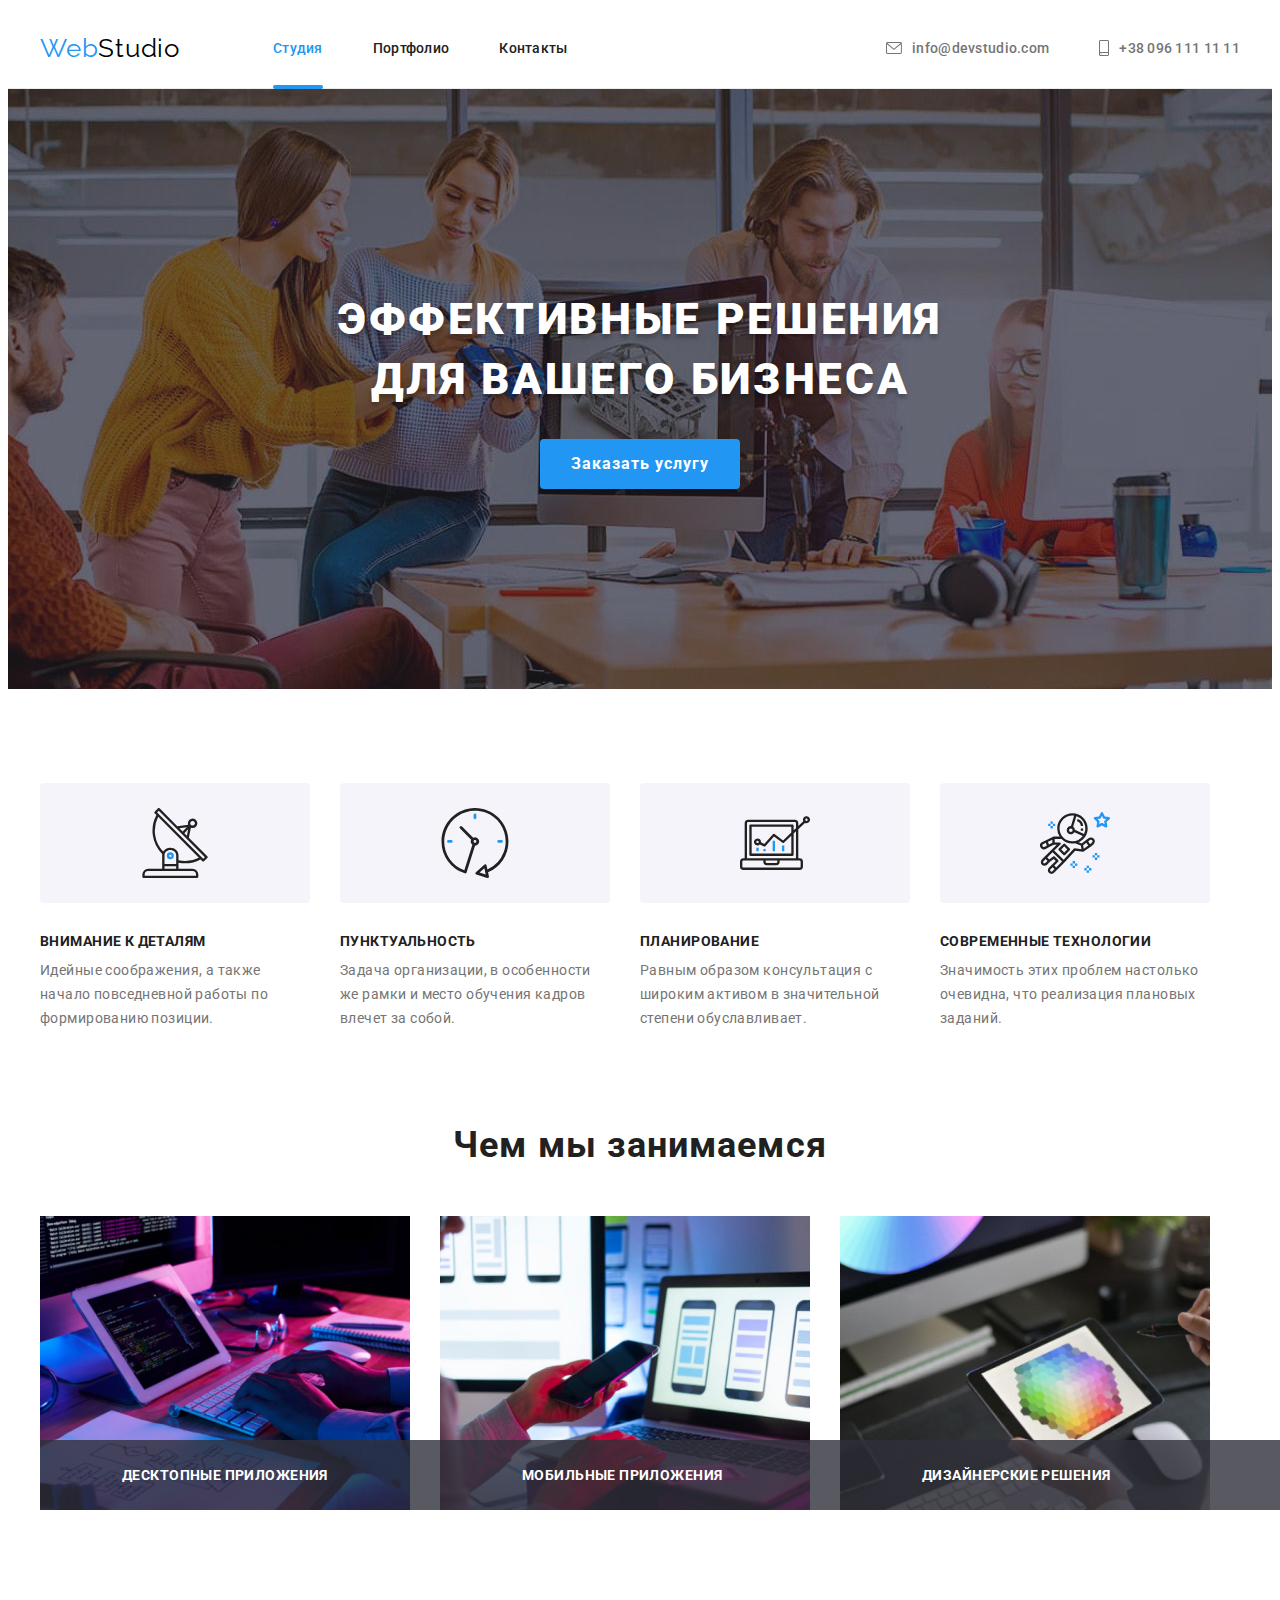
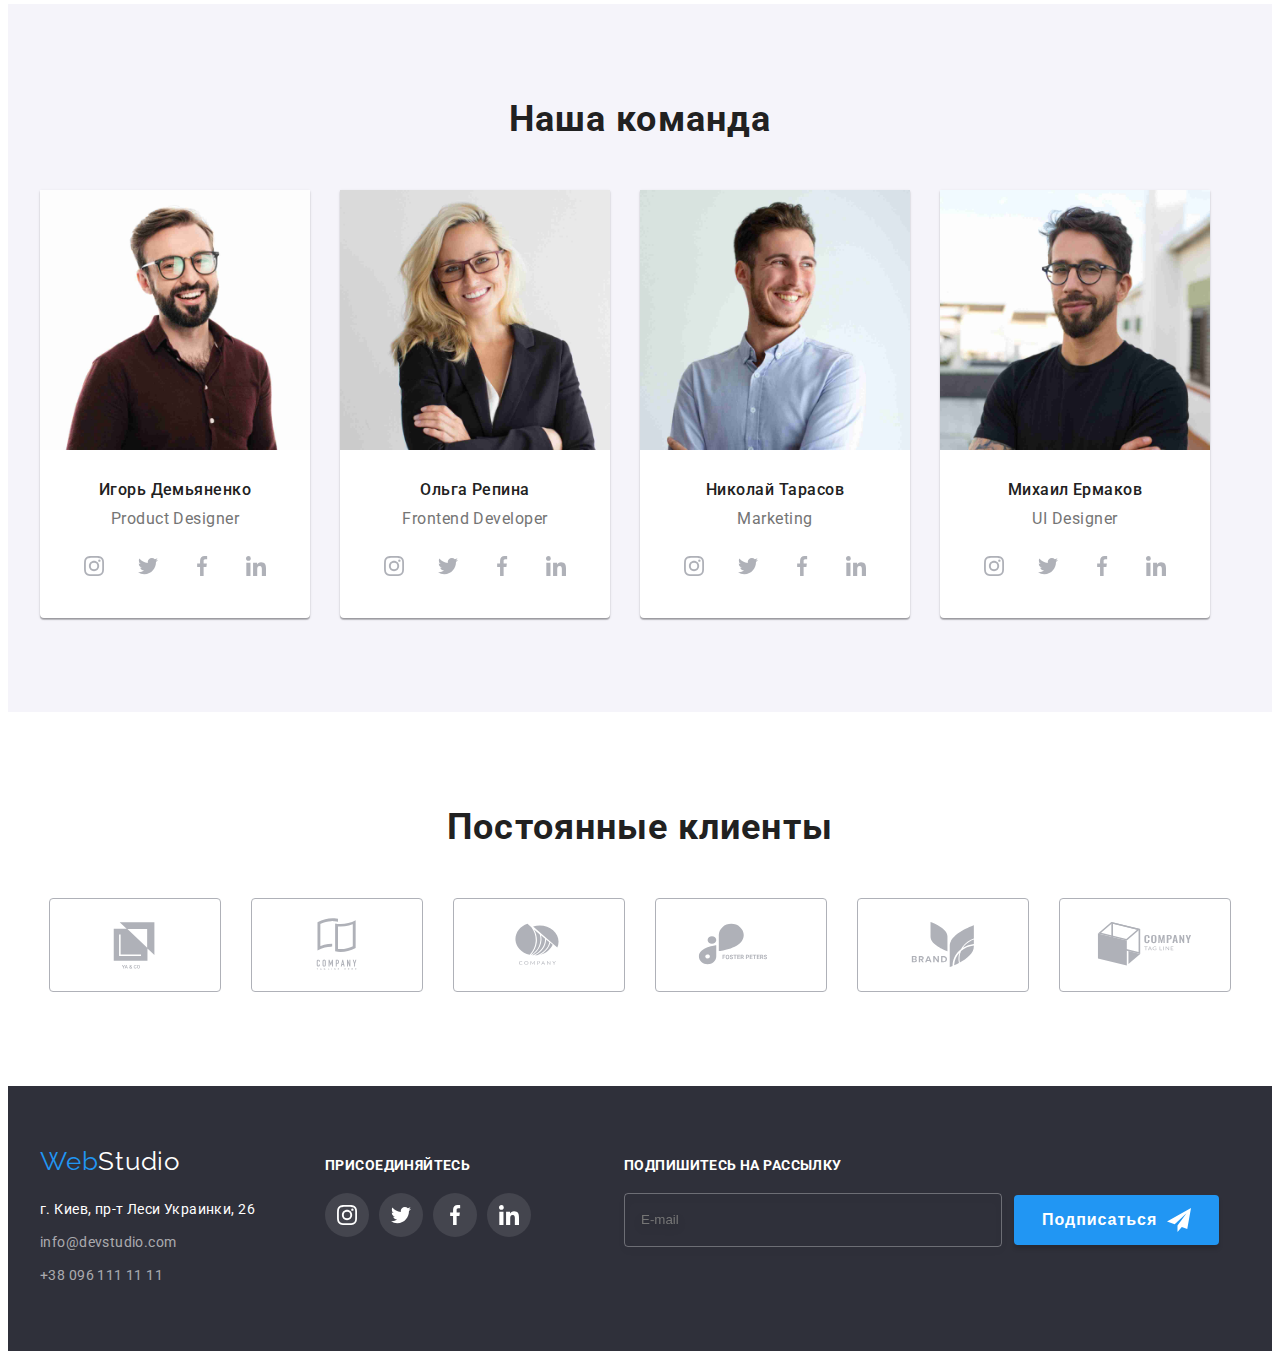
==== commit 5338671e: "mailing form" ====
--- a/index.html
+++ b/index.html
@@ -593,27 +593,29 @@
             </li>
           </ul>
         </div>
-        <div>
-          <p>Подпишитесь на рассылку</p>
-          <form class="footer-form">
-            <label for="">
-              <input type="email" />
-            </label>
-            <button type="button">
-              <span class="footer-btn-txt">Подписаться</span>
-              <svg class="form-agree-icon" width="18" height="18">
-                <use class="form-icon-unchek" href="./images/icons.svg#icon-send"></use>
-              </svg>
-            </button>
-          </form>
+        <div class="footer-form-mailing">
+          <p class="footer-slogan">Подпишитесь на рассылку</p>
+          <div class="fut-div">
+            <form class="footer-form">
+              <label class="footer-form-label" for="">
+                <input class="footer-form-input" placeholder="E-mail" type="email" name="mailing" />
+              </label>
+              <button class="footer-form-btn" type="submit">
+                <span class="footer-form-btn-txt">Подписаться</span>
+                <svg class="footer-form-btn-icon" width="24" height="24">
+                  <use href="./images/icons.svg#icon-send"></use>
+                </svg>
+              </button>
+            </form>
+          </div>
         </div>
       </div>
     </footer>
     <!-- modal windov -->
     <div class="backdrop is-hidden" data-modal>
       <div class="modal">
-        <button class="modal-btn" data-modal-close>
-          <svg class="modal-btn-icon" width="24" height="24">
+        <button class="modal-btn" type="button" data-modal-close>
+          <svg class="modal-btn-icon" width="18" height="18">
             <use href="./images/icons.svg#close-black"></use>
           </svg>
         </button>
@@ -622,21 +624,21 @@
           <div class="form-group" role="group">
             <label class="form-lable" for="">
               <span class="form-name">Имя</span>
-              <input class="form-input" type="text" />
+              <input class="form-input" type="text" name="name" />
               <svg class="form-icon" width="18" height="18">
                 <use href="./images/icons.svg#person-form"></use>
               </svg>
             </label>
             <label class="form-lable" for="">
               <span class="form-name">Телефон</span>
-              <input class="form-input" type="tel" />
+              <input class="form-input" type="tel" name="tel" />
               <svg class="form-icon" width="18" height="18">
                 <use href="./images/icons.svg#phone-form"></use>
               </svg>
             </label>
             <label class="form-lable" for="">
               <span class="form-name">Почта</span>
-              <input class="form-input" type="email" />
+              <input class="form-input" type="email" name="email" />
               <svg class="form-icon" width="18" height="18">
                 <use href="./images/icons.svg#email-form"></use>
               </svg>
--- a/css/styles.css
+++ b/css/styles.css
@@ -626,6 +626,7 @@
   background-color: var(--dark-bg-cl);
 }
 .footer-container {
+  position: relative;
   display: flex;
   align-items: baseline;
 }
@@ -686,6 +687,7 @@
 }
 .footer-svg {
   margin-left: 70px;
+  margin-right: 93px;
 }
 .footer-svg-list {
   display: flex;
@@ -712,7 +714,60 @@
 .footer-svg-link:focus {
   background-color: var(--accent-txt-cl);
 }
-.
+.footer-form {
+  display: flex;
+  align-items: center;
+}
+.footer-form-input {
+  cursor: pointer;
+  width: 358px;
+  height: 50px;
+  padding-left: 16px;
+  margin-right: 12px;
+
+  transition: border-color 250ms var(--cubic);
+
+  background: transparent;
+  outline: none;
+  border: 1px solid rgba(255, 255, 255, 0.3);
+  filter: drop-shadow(0px 4px 4px rgba(0, 0, 0, 0.15));
+  border-radius: 4px;
+}
+.footer-form-input:hover,
+footer-form-input:focus {
+  border-color: var(--accent-txt-cl);
+}
+.footer-form-btn {
+  display: flex;
+  align-items: center;
+  text-align: center;
+  cursor: pointer;
+
+  transition: background-color 250ms var(--cubic);
+
+  padding: 10px 28px;
+
+  background-color: var(--accent-txt-cl);
+  box-shadow: 0px 4px 4px rgba(0, 0, 0, 0.15);
+  border-radius: 4px;
+  border: none;
+}
+.footer-form-btn:hover,
+.footer-form-btn:focus {
+  background-color: var(--btn-focus-bg-cl);
+}
+.footer-form-btn-txt {
+  margin-right: 10px;
+
+  font-weight: 700;
+  font-size: 16px;
+  line-height: calc(30 / 16);
+  letter-spacing: 0.06em;
+  color: #ffffff;
+}
+.footer-form-btn-icon {
+  fill: #ffffff;
+}
 
 /* PORTFOLIO */
 
